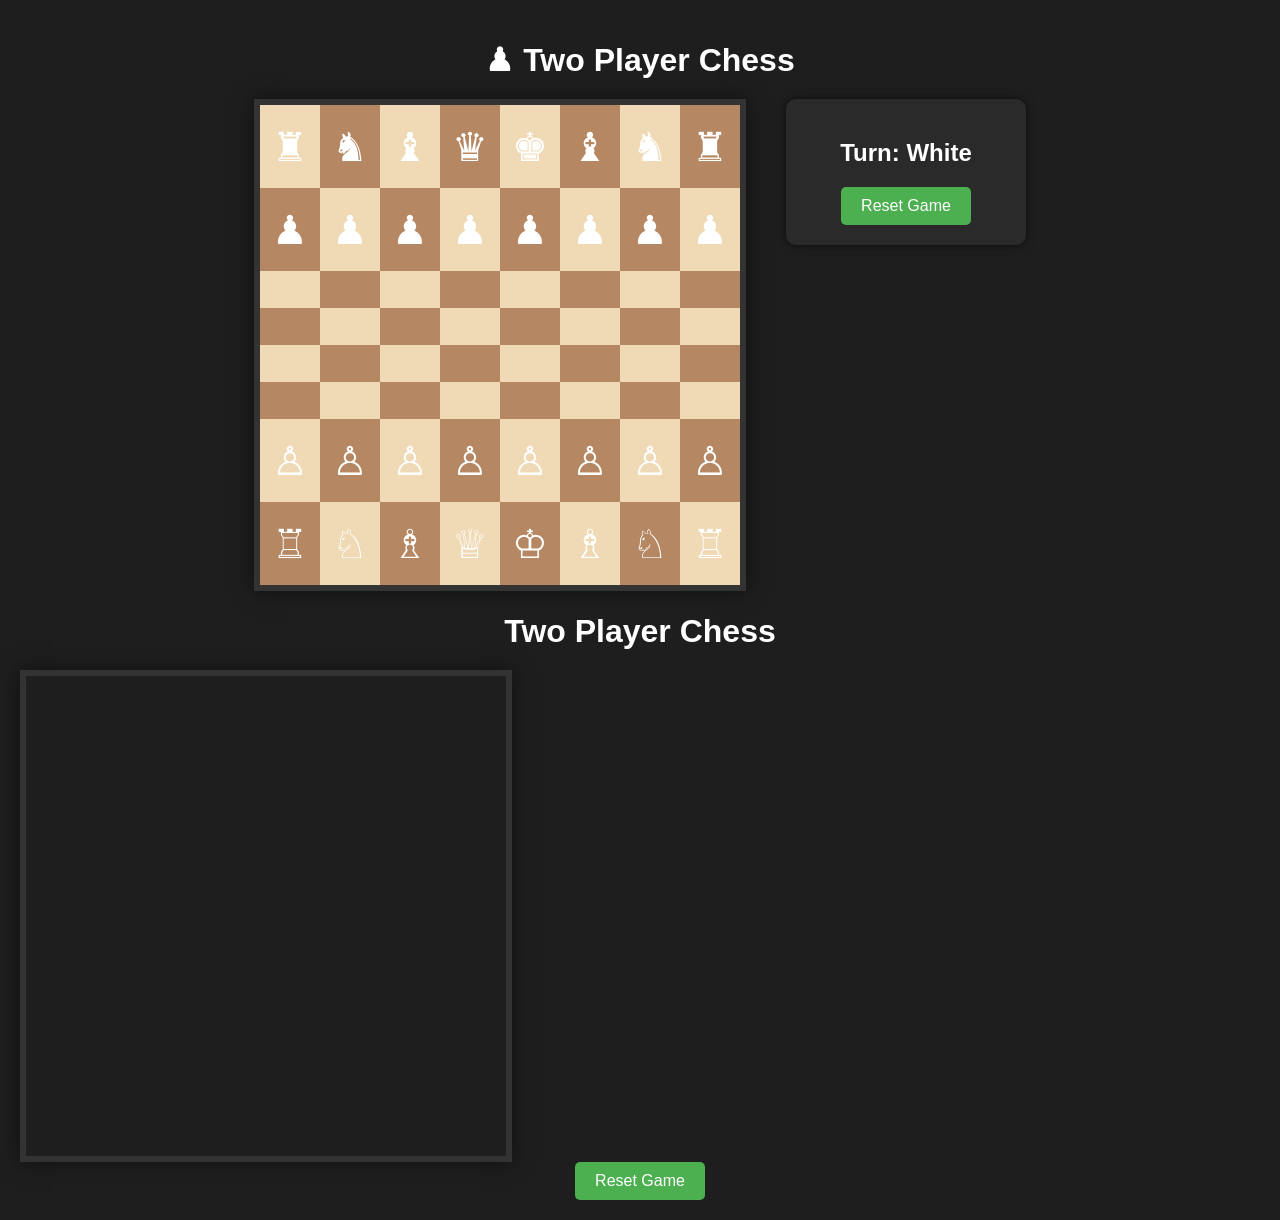
==== index.html @ 07e85006 "Adding the local files for the chess game" ====
<!DOCTYPE html>

<html lang="en">

<head>
  <meta charset="UTF-8">
  <title>Browser Chess Game</title>
  <link rel="stylesheet" href="style.css">
</head>
<body>

<h1>♟ Two Player Chess</h1>

<div class="game-container">

<div id="board"></div>

<div class="game-panel">

<h2 id="turnDisplay">Turn: White</h2>

<button onclick="resetGame()">Reset Game</button>

</div>

</div>

<script src="script.js"></script>

</body>


<body>

  <h1>Two Player Chess</h1>

  <!-- Chessboard container -->

  <div id="board"></div>

  <!-- Reset button -->

<button onclick="resetGame()">Reset Game</button>

  <!-- JavaScript file -->

  <script src="script.js"></script>

</body>

</html>
---- style.css ----
body{
font-family: Arial, sans-serif;
background:#1e1e1e;
color:white;
text-align:center;
margin:0;
padding:20px;
}

h1{
margin-bottom:20px;
}

.game-container{
display:flex;
justify-content:center;
align-items:flex-start;
gap:40px;
}

#board{
width:480px;
height:480px;
display:grid;
grid-template-columns:repeat(8,1fr);
border:6px solid #333;
box-shadow:0 0 20px rgba(0,0,0,0.5);
}

.square{
display:flex;
justify-content:center;
align-items:center;
font-size:40px;
cursor:pointer;
transition:0.2s;
}

.light{
background:#f0d9b5;
}

.dark{
background:#b58863;
}

.square:hover{
filter:brightness(1.15);
}

.selected{
outline:3px solid red;
}

.game-panel{
background:#2a2a2a;
padding:20px;
border-radius:10px;
width:200px;
box-shadow:0 0 10px rgba(0,0,0,0.6);
}

button{
padding:10px 20px;
border:none;
background:#4CAF50;
color:white;
font-size:16px;
cursor:pointer;
border-radius:5px;
}

button:hover
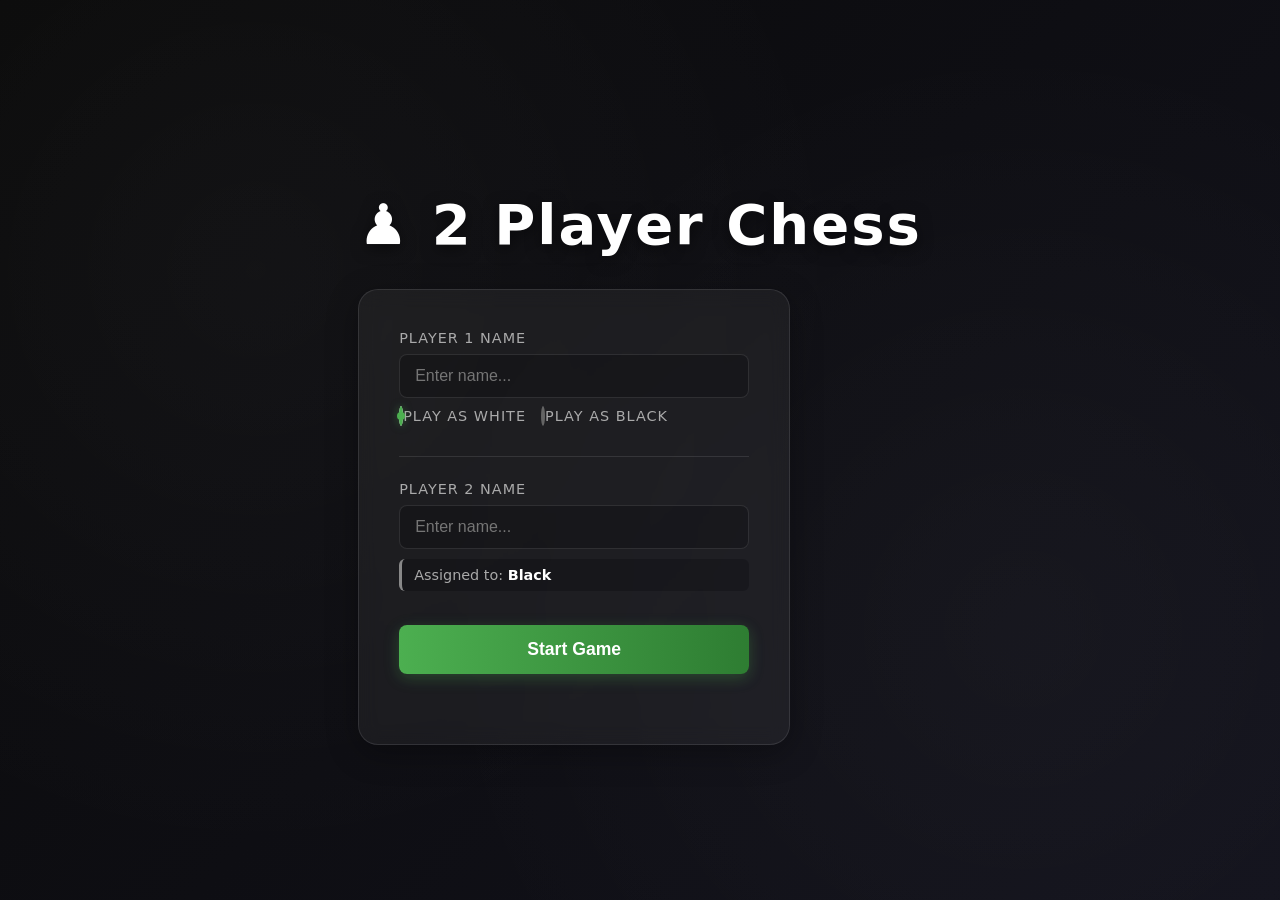
==== commit de4a6125: "Initial commit: Two-player chess game with HTML, CSS, JS" ====
--- a/index.html
+++ b/index.html
@@ -1,51 +1,50 @@
-<!DOCTYPE html>
-
-<html lang="en">
-
-<head>
-  <meta charset="UTF-8">
-  <title>Browser Chess Game</title>
-  <link rel="stylesheet" href="style.css">
-</head>
-<body>
-
-<h1>♟ Two Player Chess</h1>
-
-<div class="game-container">
-
-<div id="board"></div>
-
-<div class="game-panel">
-
-<h2 id="turnDisplay">Turn: White</h2>
-
-<button onclick="resetGame()">Reset Game</button>
-
-</div>
-
-</div>
-
-<script src="script.js"></script>
-
-</body>
-
-
-<body>
-
-  <h1>Two Player Chess</h1>
-
-  <!-- Chessboard container -->
-
-  <div id="board"></div>
-
-  <!-- Reset button -->
-
-<button onclick="resetGame()">Reset Game</button>
-
-  <!-- JavaScript file -->
-
-  <script src="script.js"></script>
-
-</body>
-
+<!DOCTYPE html>
+<html lang="en">
+<head>
+  <meta charset="UTF-8">
+  <title>♟️ 2 Player Chess</title>
+  <link rel="stylesheet" href="style.css">
+</head>
+<body class="landing-body fade-in">
+  <div class="background-animation"></div>
+  
+  <div class="landing-container">
+    <h1 class="landing-title">♟️ 2 Player Chess</h1>
+    
+    <div class="setup-card">
+      <div class="input-group">
+        <label for="player1">Player 1 Name</label>
+        <input type="text" id="player1" placeholder="Enter name..." autocomplete="off">
+        
+        <div class="color-selection">
+          <label class="radio-label">
+            <input type="radio" name="p1color" value="white" checked>
+            <span class="custom-radio white-radio"></span>
+            Play as White
+          </label>
+          <label class="radio-label">
+            <input type="radio" name="p1color" value="black">
+            <span class="custom-radio black-radio"></span>
+            Play as Black
+          </label>
+        </div>
+      </div>
+
+      <div class="divider"></div>
+
+      <div class="input-group">
+        <label for="player2">Player 2 Name</label>
+        <input type="text" id="player2" placeholder="Enter name..." autocomplete="off">
+        <div class="auto-color-display" id="p2ColorDisplay">
+          Assigned to: <strong>Black</strong>
+        </div>
+      </div>
+
+      <button id="startGameBtn" class="start-btn">Start Game</button>
+      <div id="errorMsg" class="error-msg"></div>
+    </div>
+  </div>
+
+  <script src="landing.js"></script>
+</body>
 </html>
--- a/style.css
+++ b/style.css
@@ -1,73 +1,496 @@
-body{
-font-family: Arial, sans-serif;
-background:#1e1e1e;
-color:white;
-text-align:center;
-margin:0;
-padding:20px;
-}
-
-h1{
-margin-bottom:20px;
-}
-
-.game-container{
-display:flex;
-justify-content:center;
-align-items:flex-start;
-gap:40px;
-}
-
-#board{
-width:480px;
-height:480px;
-display:grid;
-grid-template-columns:repeat(8,1fr);
-border:6px solid #333;
-box-shadow:0 0 20px rgba(0,0,0,0.5);
-}
-
-.square{
-display:flex;
-justify-content:center;
-align-items:center;
-font-size:40px;
-cursor:pointer;
-transition:0.2s;
-}
-
-.light{
-background:#f0d9b5;
-}
-
-.dark{
-background:#b58863;
-}
-
-.square:hover{
-filter:brightness(1.15);
-}
-
-.selected{
-outline:3px solid red;
-}
-
-.game-panel{
-background:#2a2a2a;
-padding:20px;
-border-radius:10px;
-width:200px;
-box-shadow:0 0 10px rgba(0,0,0,0.6);
-}
-
-button{
-padding:10px 20px;
-border:none;
-background:#4CAF50;
-color:white;
-font-size:16px;
-cursor:pointer;
-border-radius:5px;
-}
-
-button:hover
+body {
+margin:0;
+padding:0;
+color:white;
+font-family: system-ui, -apple-system, BlinkMacSystemFont, 'Segoe UI', Roboto, Oxygen, Ubuntu, Cantarell, sans-serif;
+text-align:center;
+}
+
+.game-body {
+  background:#312e2b;
+  height: 100vh;
+  display: flex;
+  flex-direction: column;
+  overflow: hidden;
+  box-sizing: border-box;
+}
+
+.game-layout{
+display:flex;
+justify-content:center;
+align-items:flex-start;
+gap: 3vw;
+flex: 1;
+width: 100%;
+padding: 2vh 20px;
+box-sizing: border-box;
+}
+
+.board-area {
+display:flex;
+flex-direction:column;
+align-items:center;
+justify-content: center;
+height: 100%;
+flex: 1;
+}
+
+.player-profile {
+display: flex;
+align-items: center;
+gap: 15px;
+width: min(calc(100vh - 200px), 65vw);
+padding: 8px 0;
+text-align: left;
+box-sizing: border-box;
+}
+
+.player-avatar {
+width: 40px;
+height: 40px;
+background: #262421;
+border-radius: 5px;
+display: flex;
+justify-content: center;
+align-items: center;
+font-size: 1.5rem;
+}
+
+.player-info-container {
+display: flex;
+flex-direction: column;
+justify-content: center;
+}
+
+.player-name {
+font-weight: bold;
+font-size: 1.1rem;
+color: #fff;
+margin-bottom: 2px;
+}
+
+.captured-pieces {
+display: flex;
+gap: 2px;
+min-height: 16px;
+align-items: center;
+color: #888;
+font-size: 0.9rem;
+}
+
+.captured-icon {
+width: 20px;
+height: 20px;
+object-fit: contain;
+}
+
+.sidebar-area {
+width: 320px;
+height: min(calc(100vh - 120px), 800px);
+background: #262421;
+border-radius: 8px;
+display: flex;
+flex-direction: column;
+box-shadow: 0 4px 15px rgba(0,0,0,0.4);
+overflow: hidden;
+flex-shrink: 0;
+}
+
+.sidebar-section {
+padding: 20px;
+text-align: left;
+}
+
+.moves-section {
+flex: 1;
+overflow-y: auto;
+border-bottom: 1px solid #3c3a38;
+}
+
+.moves-section h2 {
+margin-top: 0;
+font-size: 1.2rem;
+color: #fff;
+border-bottom: 1px solid #3c3a38;
+padding-bottom: 10px;
+}
+
+.controls-section {
+background: #211f1c;
+display: flex;
+flex-direction: column;
+gap: 15px;
+align-items: center;
+padding: 20px;
+}
+
+#turnDisplay {
+margin: 0;
+font-size: 1.1rem;
+color: #eee;
+}
+
+#board{
+height: min(calc(100vh - 200px), 65vw);
+width: min(calc(100vh - 200px), 65vw);
+aspect-ratio: 1 / 1;
+display:grid;
+grid-template-columns:repeat(8,1fr);
+grid-template-rows:repeat(8,1fr);
+border:8px solid #333;
+box-shadow: 0 10px 30px rgba(0,0,0,0.5);
+}
+
+.square{
+position:relative;
+display:flex;
+justify-content:center;
+align-items:center;
+cursor:pointer;
+}
+
+.light{ background:#eeeed2; }
+.dark{ background:#769656; }
+
+.selected{
+background: rgba(255, 255, 0, 0.4) !important;
+}
+
+.in-check {
+background: radial-gradient(circle, rgba(255,0,0,0.8) 10%, rgba(255,0,0,0) 70%) !important;
+animation: pulseCheck 1.5s infinite;
+}
+
+@keyframes pulseCheck {
+  0% { box-shadow: inset 0 0 10px rgba(255,0,0,0.5); }
+  50% { box-shadow: inset 0 0 25px rgba(255,0,0,0.8); }
+  100% { box-shadow: inset 0 0 10px rgba(255,0,0,0.5); }
+}
+
+button{
+margin-top:15px;
+padding:12px 25px;
+font-size:18px;
+border:none;
+border-radius:8px;
+background:#4CAF50;
+color:white;
+cursor:pointer;
+}
+
+.piece{
+width:100%;
+height:100%;
+cursor:grab;
+object-fit:contain;
+filter: drop-shadow(0 0 1px black);
+}
+
+.piece:active {
+cursor:grabbing;
+}
+
+.dragging {
+opacity:0.5;
+}
+
+.drag-over {
+background: rgba(255, 255, 255, 0.4) !important;
+}
+
+.white-piece{
+filter:
+drop-shadow(1px 0 0 black)
+drop-shadow(-1px 0 0 black)
+drop-shadow(0 1px 0 black)
+drop-shadow(0 -1px 0 black);
+}
+
+.move-dot{
+width:20px;
+height:20px;
+background:rgba(0,0,0,0.4);
+border-radius:50%;
+position:absolute;
+}
+
+
+.landing-body {
+  background: linear-gradient(135deg, #0a0a0a, #1a1a2e, #16213e);
+  background-size: 400% 400%;
+  animation: gradientBG 15s ease infinite;
+  display: flex;
+  justify-content: center;
+  align-items: center;
+  min-height: 100vh;
+  margin: 0;
+  padding: 0;
+  overflow: hidden;
+}
+
+@keyframes gradientBG {
+  0% { background-position: 0% 50%; }
+  50% { background-position: 100% 50%; }
+  100% { background-position: 0% 50%; }
+}
+
+.background-animation {
+  position: absolute;
+  top: 0; left: 0; width: 100%; height: 100%;
+  background: radial-gradient(circle at 20% 30%, rgba(255,255,255,0.03) 0%, transparent 50%),
+              radial-gradient(circle at 80% 70%, rgba(255,255,255,0.03) 0%, transparent 50%);
+  z-index: 0;
+  pointer-events: none;
+}
+
+.landing-container {
+  position: relative;
+  z-index: 1;
+  text-align: center;
+}
+
+.landing-title {
+  font-size: 3.5rem;
+  margin-bottom: 2rem;
+  color: #fff;
+  text-shadow: 0 4px 15px rgba(0,0,0,0.5);
+  letter-spacing: 2px;
+}
+
+.setup-card {
+  background: rgba(255, 255, 255, 0.05);
+  backdrop-filter: blur(10px);
+  -webkit-backdrop-filter: blur(10px);
+  border: 1px solid rgba(255, 255, 255, 0.1);
+  border-radius: 20px;
+  padding: 2.5rem;
+  width: 350px;
+  box-shadow: 0 8px 32px rgba(0, 0, 0, 0.3);
+  text-align: left;
+}
+
+.input-group {
+  margin-bottom: 1.5rem;
+}
+
+.input-group label {
+  display: block;
+  font-size: 0.9rem;
+  color: #aaa;
+  margin-bottom: 0.5rem;
+  text-transform: uppercase;
+  letter-spacing: 1px;
+}
+
+.input-group input[type="text"] {
+  width: 100%;
+  padding: 12px 15px;
+  background: rgba(0, 0, 0, 0.2);
+  border: 1px solid rgba(255, 255, 255, 0.1);
+  border-radius: 8px;
+  color: #fff;
+  font-size: 1rem;
+  outline: none;
+  transition: all 0.3s ease;
+  box-sizing: border-box;
+}
+
+.input-group input[type="text"]:focus {
+  border-color: #4CAF50;
+  box-shadow: 0 0 10px rgba(76, 175, 80, 0.3);
+  background: rgba(0, 0, 0, 0.4);
+}
+
+.color-selection {
+  display: flex;
+  gap: 15px;
+  margin-top: 10px;
+}
+
+.radio-label {
+  display: flex;
+  align-items: center;
+  gap: 8px;
+  cursor: pointer;
+  font-size: 0.9rem;
+  color: #ccc;
+}
+
+.radio-label input {
+  display: none;
+}
+
+.custom-radio {
+  width: 18px;
+  height: 18px;
+  border-radius: 50%;
+  border: 2px solid rgba(255,255,255,0.3);
+  position: relative;
+  transition: all 0.3s ease;
+}
+
+.white-radio { background: #eee; }
+.black-radio { background: #222; }
+
+.radio-label input:checked + .custom-radio {
+  border-color: #4CAF50;
+  box-shadow: 0 0 8px rgba(76,175,80,0.6);
+}
+.radio-label input:checked + .custom-radio::after {
+  content: '';
+  position: absolute;
+  top: 50%; left: 50%;
+  transform: translate(-50%, -50%);
+  width: 8px; height: 8px;
+  border-radius: 50%;
+  background: #4CAF50;
+}
+
+.divider {
+  height: 1px;
+  background: rgba(255,255,255,0.1);
+  margin: 1.5rem 0;
+}
+
+.auto-color-display {
+  margin-top: 10px;
+  font-size: 0.9rem;
+  color: #aaa;
+  background: rgba(0,0,0,0.2);
+  padding: 8px 12px;
+  border-radius: 6px;
+  border-left: 3px solid #888;
+}
+
+.auto-color-display strong {
+  color: #fff;
+}
+
+.start-btn {
+  width: 100%;
+  padding: 14px;
+  margin-top: 10px;
+  background: linear-gradient(90deg, #4CAF50, #2E7D32);
+  color: white;
+  border: none;
+  border-radius: 8px;
+  font-size: 1.1rem;
+  font-weight: bold;
+  cursor: pointer;
+  transition: all 0.3s ease;
+  box-shadow: 0 4px 15px rgba(76, 175, 80, 0.3);
+}
+
+.start-btn:hover {
+  transform: translateY(-2px);
+  box-shadow: 0 6px 20px rgba(76, 175, 80, 0.5);
+  background: linear-gradient(90deg, #45a049, #1b5e20);
+}
+
+.error-msg {
+  color: #ff5252;
+  font-size: 0.85rem;
+  margin-top: 10px;
+  min-height: 20px;
+  text-align: center;
+}
+
+
+.fade-in {
+  animation: fadeIn 0.5s ease forwards;
+}
+
+.fade-out {
+  animation: fadeOut 0.5s ease forwards;
+}
+
+@keyframes fadeIn {
+  from { opacity: 0; transform: translateY(10px); }
+  to { opacity: 1; transform: translateY(0); }
+}
+
+@keyframes fadeOut {
+  from { opacity: 1; transform: translateY(0); }
+  to { opacity: 0; transform: translateY(-10px); }
+}
+
+
+.player-info {
+  font-size: 1.2rem;
+  font-weight: bold;
+  margin: 10px 0;
+  color: #ddd;
+  background: #2a2a2a;
+  padding: 8px 16px;
+  border-radius: 8px;
+  box-shadow: 0 2px 5px rgba(0,0,0,0.3);
+}
+
+.hidden {
+  display: none !important;
+}
+
+.game-title {
+  margin: 10px 0;
+}
+
+
+.modal-overlay {
+  position: fixed;
+  top: 0; left: 0; width: 100%; height: 100%;
+  background: rgba(0, 0, 0, 0.7);
+  backdrop-filter: blur(5px);
+  display: flex;
+  justify-content: center;
+  align-items: center;
+  z-index: 1000;
+  opacity: 1;
+  transition: opacity 0.3s ease;
+}
+
+.modal-overlay.hidden {
+  opacity: 0;
+  pointer-events: none;
+}
+
+.modal-content {
+  background: #222;
+  border: 1px solid rgba(255,255,255,0.1);
+  padding: 30px 40px;
+  border-radius: 15px;
+  text-align: center;
+  box-shadow: 0 10px 40px rgba(0,0,0,0.8);
+  transform: translateY(0);
+  transition: transform 0.3s ease;
+}
+
+.modal-overlay.hidden .modal-content {
+  transform: translateY(-20px);
+}
+
+#gameOverTitle {
+  font-size: 2.5rem;
+  margin: 0 0 10px 0;
+  color: #fff;
+}
+
+#gameOverMessage {
+  font-size: 1.2rem;
+  color: #ccc;
+  margin-bottom: 25px;
+}
+
+.check-warning {
+  color: #ff4444;
+  font-weight: bold;
+  font-size: 1.5rem;
+  margin-bottom: 5px;
+  animation: pulseCheckWarning 1s infinite alternate;
+  text-shadow: 0 0 10px rgba(255, 68, 68, 0.6);
+  letter-spacing: 2px;
+}
+
+@keyframes pulseCheckWarning {
+  0% { transform: scale(1); opacity: 0.8; }
+  100% { transform: scale(1.1); opacity: 1; text-shadow: 0 0 20px rgba(255, 68, 68, 1); }
+}
